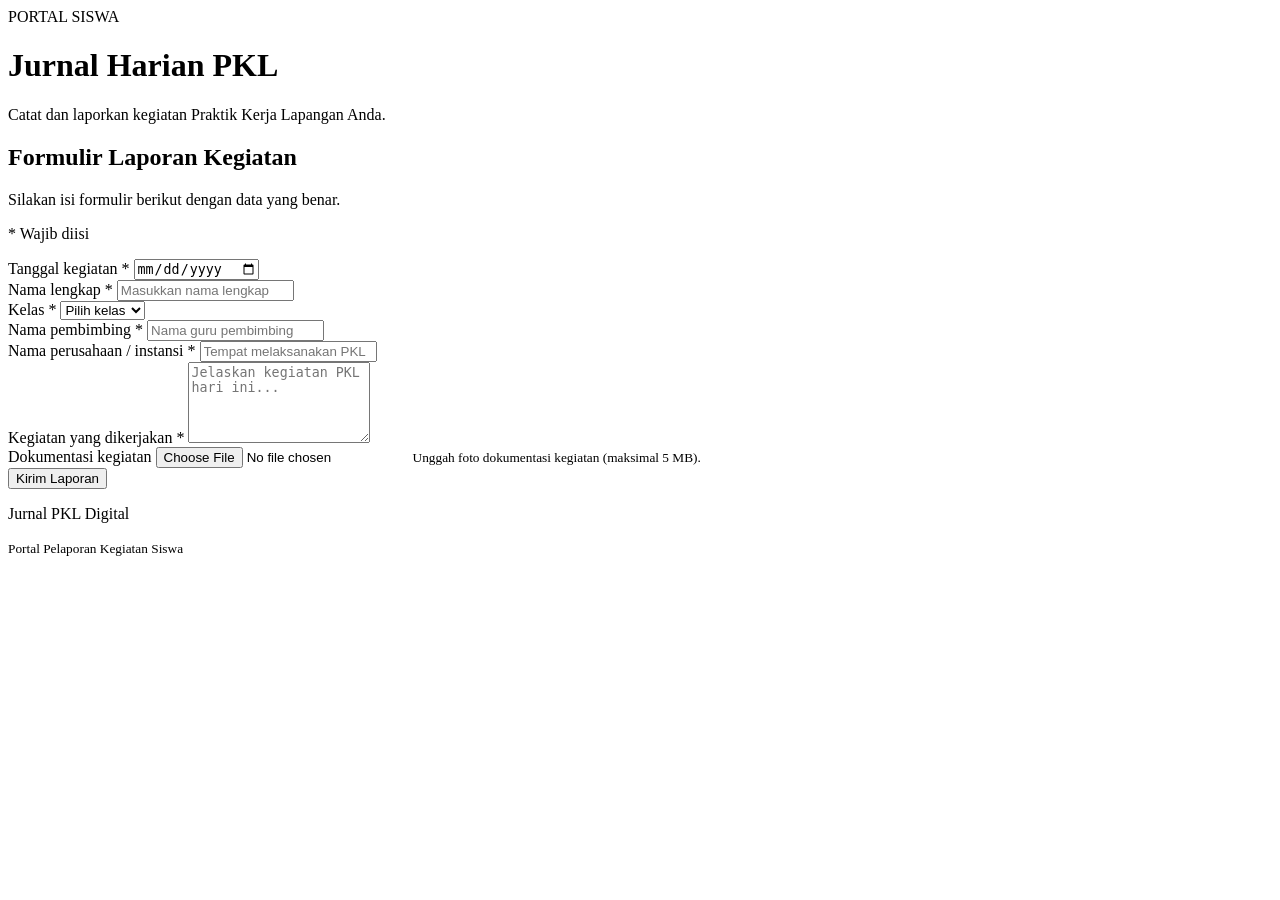
==== index.html @ 47265261 "Create index.html" ====
<!DOCTYPE html>
<html lang="id">
<head>
  <meta charset="UTF-8">
  <meta name="viewport" content="width=device-width, initial-scale=1.0">
  <meta name="theme-color" content="#2563eb">
  <title>Jurnal PKL Digital</title>
  <link rel="stylesheet" href="style.css">
</head>
<body>

  <header class="hero">
    <div class="hero-content">
      <span class="tag">PORTAL SISWA</span>
      <h1>Jurnal Harian PKL</h1>
      <p>Catat dan laporkan kegiatan Praktik Kerja Lapangan Anda.</p>
    </div>
  </header>

  <main class="container">

    <section class="intro">
      <h2>Formulir Laporan Kegiatan</h2>
      <p>Silakan isi formulir berikut dengan data yang benar.</p>
      <p class="required">* Wajib diisi</p>
    </section>

    <form id="jurnalForm">

      <div class="form-group">
        <label for="tanggal">Tanggal kegiatan *</label>
        <input type="date" id="tanggal" required>
      </div>

      <div class="form-group">
        <label for="nama">Nama lengkap *</label>
        <input type="text" id="nama" placeholder="Masukkan nama lengkap" required>
      </div>

      <div class="form-group">
        <label for="kelas">Kelas *</label>
        <select id="kelas" required>
          <option value="">Pilih kelas</option>
          <option>XII TJKT 1</option>
          <option>XII TJKT 2</option>
        </select>
      </div>

      <div class="form-group">
        <label for="pembimbing">Nama pembimbing *</label>
        <input type="text" id="pembimbing" placeholder="Nama guru pembimbing" required>
      </div>

      <div class="form-group">
        <label for="perusahaan">Nama perusahaan / instansi *</label>
        <input type="text" id="perusahaan" placeholder="Tempat melaksanakan PKL" required>
      </div>

      <div class="form-group">
        <label for="kegiatan">Kegiatan yang dikerjakan *</label>
        <textarea id="kegiatan" rows="5" placeholder="Jelaskan kegiatan PKL hari ini..." required></textarea>
      </div>

      <div class="form-group">
        <label for="dokumentasi">Dokumentasi kegiatan</label>
        <input type="file" id="dokumentasi" accept="image/*">
        <small>Unggah foto dokumentasi kegiatan (maksimal 5 MB).</small>
      </div>

      <button type="submit" id="submitBtn">
        Kirim Laporan
      </button>

      <p id="status"></p>

    </form>

    <footer>
      <p>Jurnal PKL Digital</p>
      <small>Portal Pelaporan Kegiatan Siswa</small>
    </footer>

  </main>

  <script src="script.js"></script>
</body>
</html>
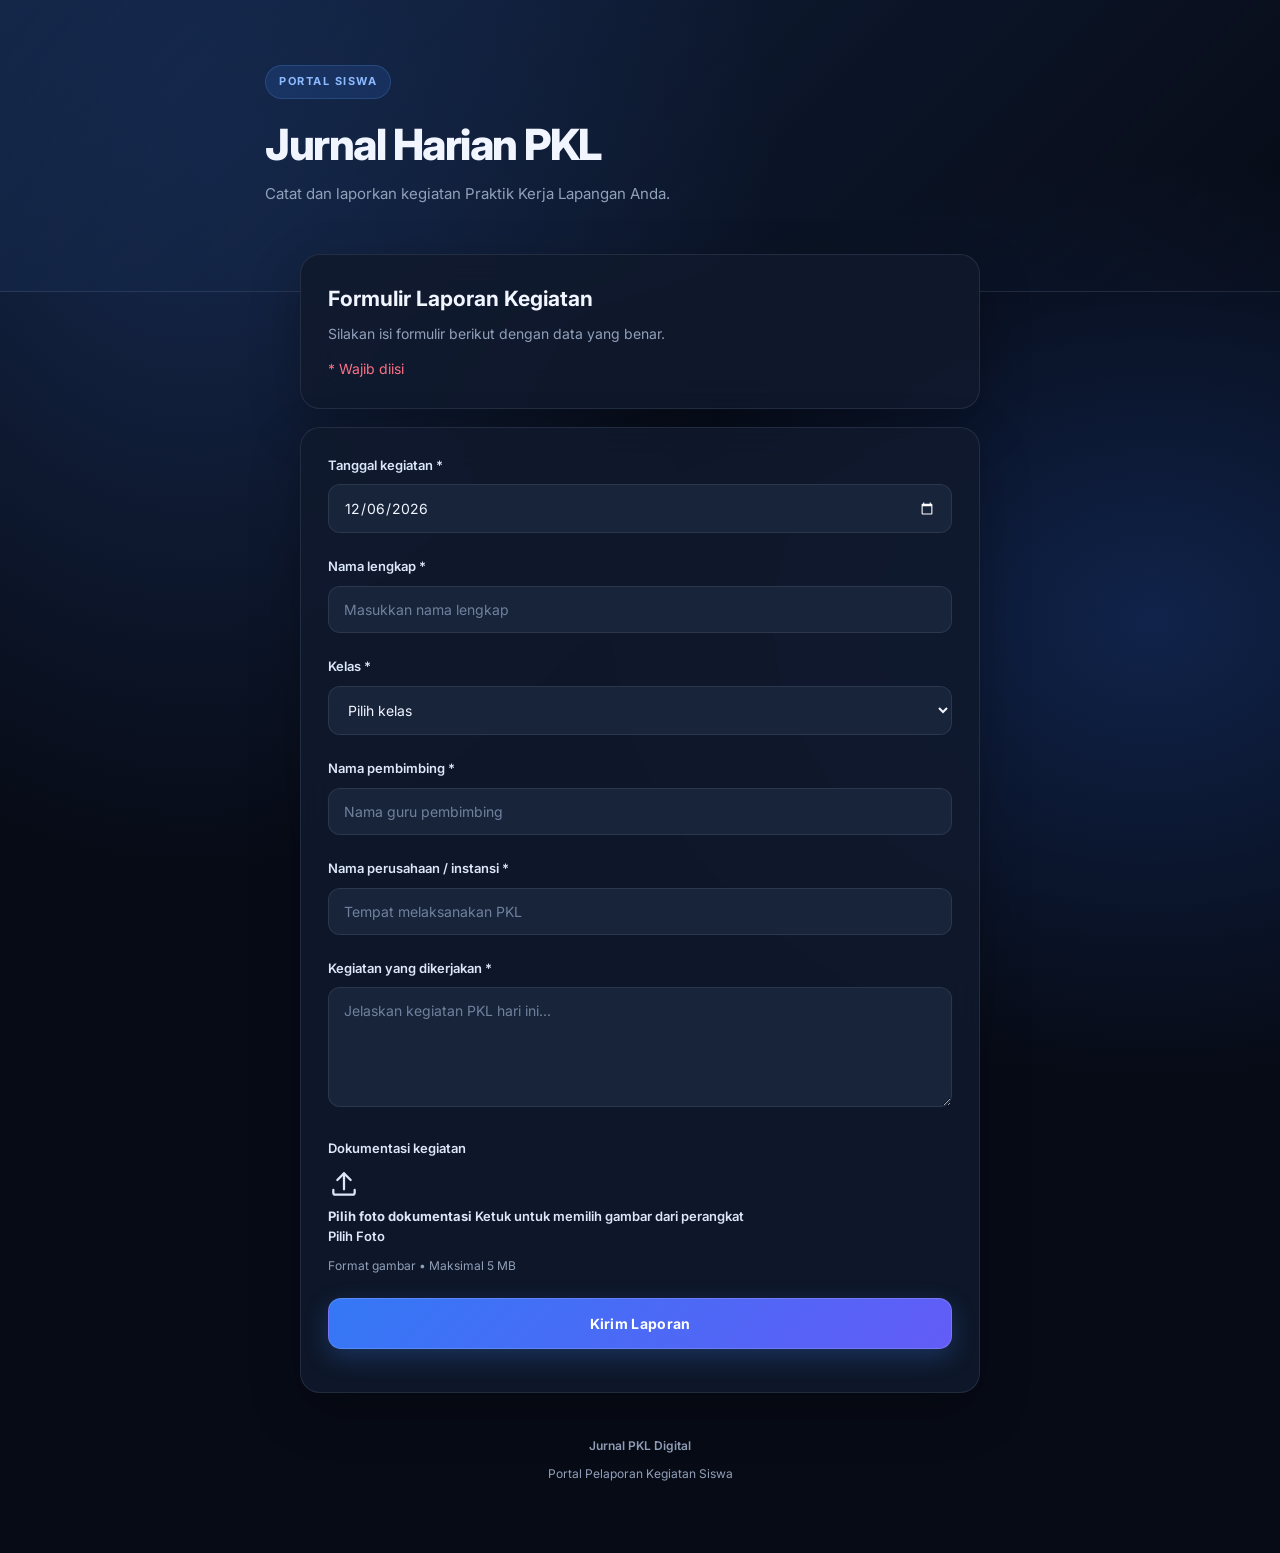
==== commit c93cd632: "Update index.html" ====
--- a/index.html
+++ b/index.html
@@ -62,11 +62,28 @@
         <textarea id="kegiatan" rows="5" placeholder="Jelaskan kegiatan PKL hari ini..." required></textarea>
       </div>
 
-      <div class="form-group">
-        <label for="dokumentasi">Dokumentasi kegiatan</label>
-        <input type="file" id="dokumentasi" accept="image/*">
-        <small>Unggah foto dokumentasi kegiatan (maksimal 5 MB).</small>
-      </div>
+<div class="form-group">
+  <label for="dokumentasi">Dokumentasi kegiatan</label>
+
+  <label for="dokumentasi" class="upload-card">
+    <div class="upload-icon">
+      <svg viewBox="0 0 24 24" width="32" height="32" fill="none" stroke="currentColor" stroke-width="1.7" stroke-linecap="round" stroke-linejoin="round">
+        <path d="M12 16V4"/>
+        <path d="m7 9 5-5 5 5"/>
+        <path d="M20 16.5v2A1.5 1.5 0 0 1 18.5 20h-13A1.5 1.5 0 0 1 4 18.5v-2"/>
+      </svg>
+    </div>
+
+    <strong>Pilih foto dokumentasi</strong>
+    <span>Ketuk untuk memilih gambar dari perangkat</span>
+    <div class="upload-button">Pilih Foto</div>
+  </label>
+
+  <input type="file" id="dokumentasi" accept="image/*" hidden>
+
+  <small>Format gambar • Maksimal 5 MB</small>
+</div>
+
 
       <button type="submit" id="submitBtn">
         Kirim Laporan
--- a/style.css
+++ b/style.css
@@ -0,0 +1,282 @@
+
+/* ===== DARK PREMIUM THEME ===== */
+
+@import url('https://fonts.googleapis.com/css2?family=Inter:wght@400;500;600;700;800&display=swap');
+
+:root {
+  --bg: #070b16;
+  --card: #101a2d;
+  --card-light: #17243a;
+  --primary: #4f8cff;
+  --primary-light: #78a9ff;
+  --text: #f1f5ff;
+  --muted: #91a0b9;
+  --border: rgba(148, 163, 184, .15);
+}
+
+* {
+  margin: 0;
+  padding: 0;
+  box-sizing: border-box;
+}
+
+body {
+  font-family: 'Inter', sans-serif;
+  background:
+    radial-gradient(ellipse at 15% 5%, #172b52 0%, transparent 38%),
+    radial-gradient(ellipse at 90% 40%, #10234a 0%, transparent 35%),
+    var(--bg);
+  color: var(--text);
+  min-height: 100vh;
+  line-height: 1.6;
+}
+
+/* HEADER */
+
+.hero {
+  padding: 65px 22px 85px;
+  background: linear-gradient(
+    135deg,
+    rgba(20, 40, 75, .8),
+    rgba(7, 11, 22, .2)
+  );
+  border-bottom: 1px solid var(--border);
+}
+
+.hero-content {
+  max-width: 750px;
+  margin: auto;
+}
+
+.tag {
+  display: inline-block;
+  padding: 7px 13px;
+  border-radius: 30px;
+  background: rgba(59, 130, 246, .15);
+  color: #8dbaff;
+  font-size: 11px;
+  font-weight: 700;
+  letter-spacing: 1.5px;
+  border: 1px solid rgba(96, 165, 250, .2);
+}
+
+.hero h1 {
+  font-size: clamp(29px, 6vw, 43px);
+  font-weight: 800;
+  letter-spacing: -1.5px;
+  line-height: 1.2;
+  margin: 20px 0 12px;
+}
+
+.hero p {
+  color: var(--muted);
+  font-size: 15px;
+}
+
+/* CONTENT */
+
+.container {
+  width: min(100% - 32px, 680px);
+  margin: -38px auto 45px;
+  position: relative;
+}
+
+.intro,
+form {
+  background: rgba(16, 26, 45, .88);
+  backdrop-filter: blur(18px);
+  -webkit-backdrop-filter: blur(18px);
+  border: 1px solid var(--border);
+  border-radius: 20px;
+  padding: 27px;
+  margin-bottom: 18px;
+  box-shadow: 0 18px 50px rgba(0, 0, 0, .25);
+}
+
+.intro h2 {
+  font-size: 21px;
+  margin-bottom: 7px;
+}
+
+.intro p {
+  color: var(--muted);
+  font-size: 14px;
+}
+
+.intro .required {
+  color: #fb7185;
+  margin-top: 13px;
+}
+
+/* FORM */
+
+.form-group {
+  margin-bottom: 23px;
+}
+
+label {
+  display: block;
+  color: #dce7fb;
+  font-size: 13px;
+  font-weight: 600;
+  margin-bottom: 9px;
+}
+
+input,
+select,
+textarea {
+  width: 100%;
+  padding: 14px 15px;
+  background: var(--card-light);
+  border: 1px solid var(--border);
+  border-radius: 12px;
+  color: var(--text);
+  font-family: inherit;
+  font-size: 14px;
+  outline: none;
+  transition: .25s ease;
+  color-scheme: dark;
+}
+
+input:focus,
+select:focus,
+textarea:focus {
+  border-color: var(--primary);
+  box-shadow: 0 0 0 4px rgba(79, 140, 255, .13);
+  background: #1b2b45;
+}
+
+input::placeholder,
+textarea::placeholder {
+  color: #71819d;
+}
+
+textarea {
+  resize: vertical;
+  min-height: 120px;
+}
+
+input[type="file"] {
+  padding: 12px;
+  cursor: pointer;
+}
+
+/* BUTTON */
+
+button {
+  width: 100%;
+  padding: 16px;
+  border: 1px solid rgba(255, 255, 255, .15);
+  border-radius: 13px;
+  background: linear-gradient(135deg, #3478f6, #625cf6);
+  color: white;
+  font-family: inherit;
+  font-size: 14px;
+  font-weight: 700;
+  letter-spacing: .3px;
+  cursor: pointer;
+  box-shadow: 0 8px 25px rgba(59, 130, 246, .25);
+  transition: .25s ease;
+}
+
+button:hover {
+  transform: translateY(-2px);
+  box-shadow: 0 12px 30px rgba(59, 130, 246, .4);
+  filter: brightness(1.12);
+}
+
+button:active {
+  transform: scale(.98);
+}
+
+button:disabled {
+  opacity: .6;
+  cursor: not-allowed;
+  transform: none;
+}
+
+/* STATUS & FOOTER */
+
+#status {
+  text-align: center;
+  margin-top: 16px;
+  font-size: 13px;
+  color: var(--primary-light);
+}
+
+small {
+  display: block;
+  color: var(--muted);
+  font-size: 12px;
+  margin-top: 8px;
+}
+
+footer {
+  text-align: center;
+  padding: 25px 15px;
+  color: var(--muted);
+  font-size: 12px;
+}
+
+footer p {
+  font-weight: 600;
+}
+
+/* MOBILE */
+
+@media (max-width: 480px) {
+  .hero {
+    padding: 48px 20px 72px;
+  }
+
+  .hero h1 {
+    letter-spacing: -1px;
+  }
+
+  .intro,
+  form {
+    padding: 21px;
+    border-radius: 17px;
+  }
+}
+
+/* ===== MODERN DOCUMENTATION UPLOAD ===== */
+
+input[type="file"] {
+  width: 100%;
+  padding: 18px;
+  border: 1.5px dashed rgba(96, 165, 250, .45);
+  border-radius: 16px;
+  background: linear-gradient(
+    145deg,
+    rgba(59, 130, 246, .12),
+    rgba(99, 102, 241, .06)
+  );
+  color: #a9bddc;
+  cursor: pointer;
+  transition: .25s ease;
+}
+
+input[type="file"]:hover {
+  border-color: #60a5fa;
+  background: rgba(59, 130, 246, .16);
+  box-shadow: 0 0 22px rgba(59, 130, 246, .12);
+}
+
+input[type="file"]::file-selector-button {
+  padding: 11px 17px;
+  margin-right: 12px;
+  border: none;
+  border-radius: 10px;
+  background: linear-gradient(135deg, #3478f6, #625cf6);
+  color: white;
+  font-family: inherit;
+  font-weight: 700;
+  cursor: pointer;
+  transition: .2s ease;
+}
+
+input[type="file"]::file-selector-button:hover {
+  filter: brightness(1.2);
+  transform: translateY(-1px);
+}
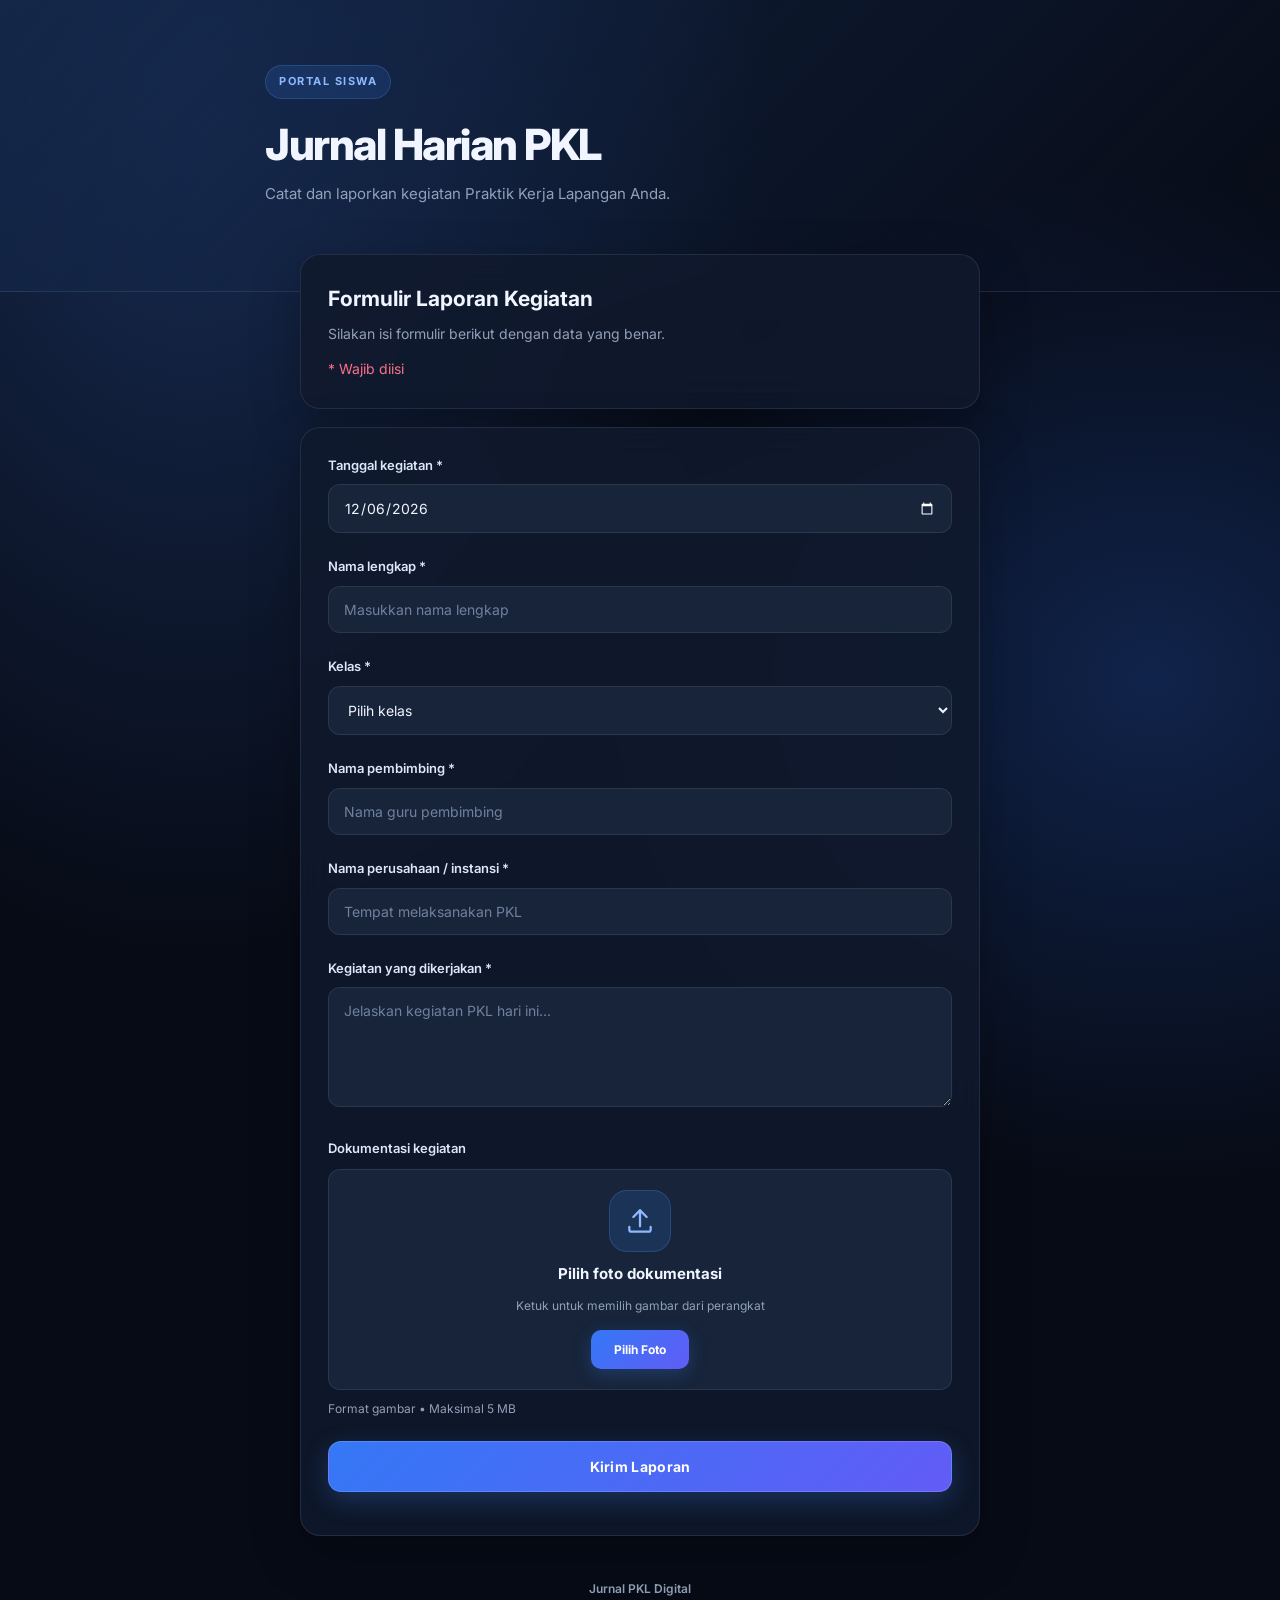
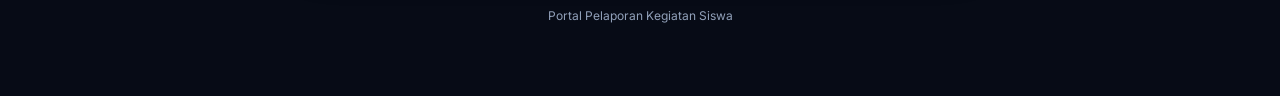
==== commit 3e27cbc6: "Update index.html" ====
--- a/index.html
+++ b/index.html
@@ -79,7 +79,13 @@
     <div class="upload-button">Pilih Foto</div>
   </label>
 
-  <input type="file" id="dokumentasi" accept="image/*" hidden>
+  <div id="previewDokumentasi" class="preview-dokumentasi" hidden>
+  <img id="previewFoto" alt="Preview dokumentasi">
+  <div class="preview-info">
+    <strong id="namaFoto">Nama foto</strong>
+    <span>Foto berhasil dipilih</span>
+  </div>
+</div>
 
   <small>Format gambar • Maksimal 5 MB</small>
 </div>
--- a/style.css
+++ b/style.css
@@ -280,3 +280,72 @@
   filter: brightness(1.2);
   transform: translateY(-1px);
 }
+
+/* ===== PREMIUM UPLOAD CARD ===== */
+
+.upload-card {
+  display: flex;
+  flex-direction: column;
+  align-items: center;
+  justify-content: center;
+  gap: 10px;
+  width: 100%;
+  min-height: 155px;
+  padding: 20px;
+  margin-top: 10px;
+  border: 1px solid var(--border);
+  border-radius: 12px;
+  background: var(--card-light);
+  cursor: pointer;
+  text-align: center;
+  transition: .25s ease;
+}
+
+.upload-card:hover {
+  border-color: #60a5fa;
+  background-color: #172944;
+  box-shadow: 0 0 28px rgba(59, 130, 246, .15);
+  transform: translateY(-2px);
+}
+
+.upload-icon {
+  width: 62px;
+  height: 62px;
+  display: grid;
+  place-items: center;
+  border-radius: 18px;
+  color: #8dbaff;
+  background: rgba(59, 130, 246, .16);
+  border: 1px solid rgba(96, 165, 250, .2);
+}
+
+.upload-card strong {
+  color: #f1f5ff;
+  font-size: 15px;
+  font-weight: 700;
+}
+
+.upload-card span {
+  color: #91a0b9;
+  font-size: 12px;
+  font-weight: 400;
+}
+
+.upload-button {
+  margin-top: 5px;
+  padding: 10px 23px;
+  border-radius: 10px;
+  color: white;
+  font-size: 12px;
+  font-weight: 700;
+  background: linear-gradient(135deg, #3478f6, #625cf6);
+  box-shadow: 0 5px 18px rgba(59, 130, 246, .25);
+}
+
+.upload-card:active {
+  transform: scale(.98);
+}
+
+input[type="file"][hidden] {
+  display: none !important;
+}
